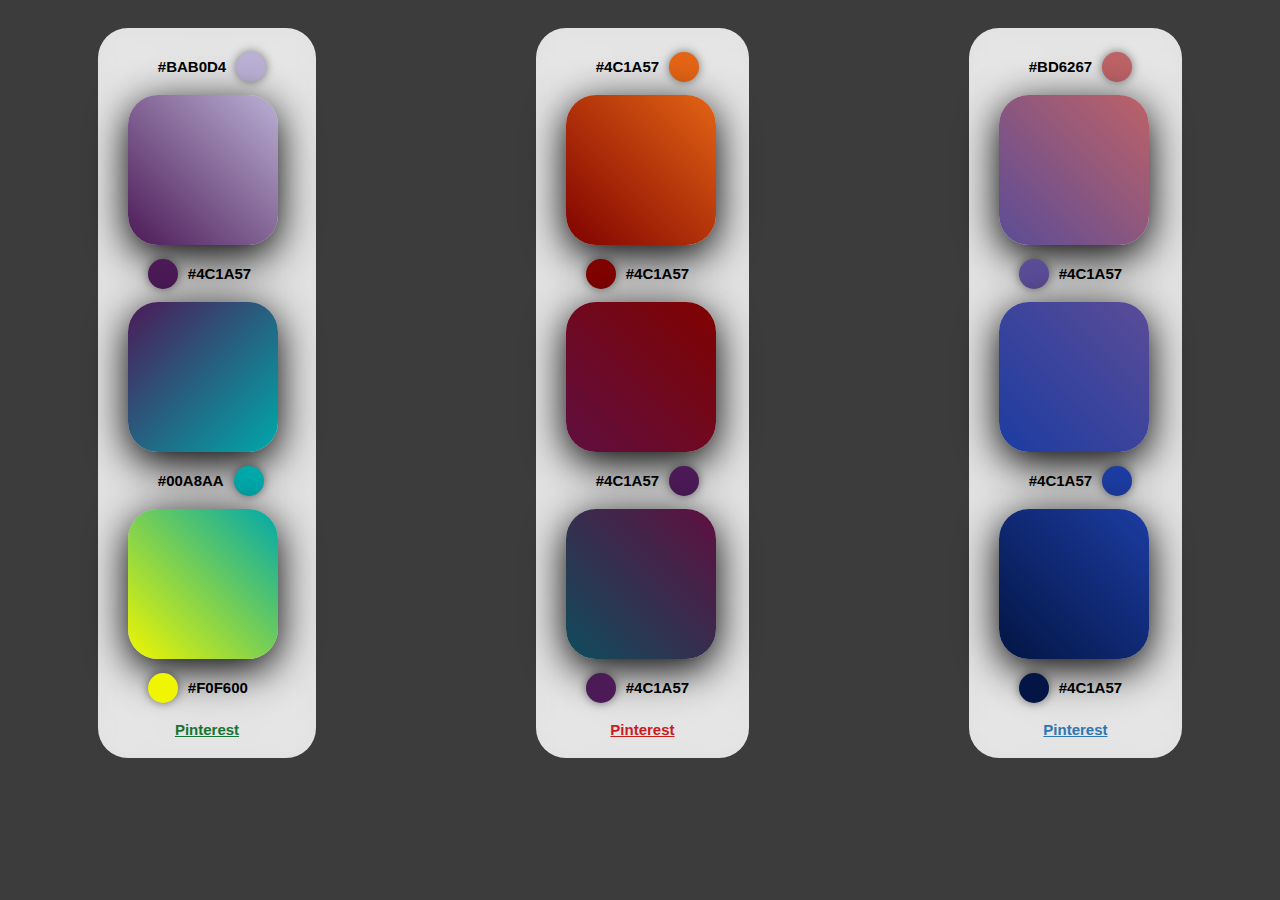
==== colors.html @ dbb0067e "bottom style" ====
<!DOCTYPE html>
<html lang="en">
<head>
    <meta charset="UTF-8">
    <meta name="viewport" content="width=device-width, initial-scale=1.0">
    <link rel="stylesheet" href="styles/style-colors.css">

    <link rel="preconnect" href="https://fonts.googleapis.com">
    <link rel="preconnect" href="https://fonts.gstatic.com" crossorigin>
    <link
        href="https://fonts.googleapis.com/css2?family=Mulish:ital,wght@0,200..1000;1,200..1000&family=Nanum+Gothic&display=swap"
        rel="stylesheet">
    
        <title>Cringe</title>
</head>
<body style="background-color: #3c3c3c">
    
    <div class="divs">
        <div class="stack">
            <div class="color">
                <p>#BAB0D4</p>
                <span style="background-color: #bab0d4"></span>
            </div>

            <div class="block-1 border size shadow"></div>
            <div class="color">
                <span style="background-color: #4c1a57"></span>
                <p>#4C1A57</p>
            </div>

            <div class="block-2 border size shadow"></div>
            <div class="color">
                <p>#00A8AA</p>
                <span style="background-color: #00A8AA"></span>
            </div>

            <div class="block-3 border size shadow"></div>
            <div class="color">
                <span style="background-color: #F0F600"></span>
                <p>#F0F600</p>
            </div>
            <div class="link">
                <a href="https://ru.pinterest.com/pin/492649951430524/" style="color: rgb(22, 116, 53)">
                    <p class="color" style="margin-top: 0px; padding-top: 5px;">Pinterest</p>
                </a>
            </div>
        </div>



        <div class="stack">
            <div class="color">
                <p>#4C1A57</p>
                <span style="background-color: #E36414"></span>
            </div>

            <div class="block-1 border size shadow"
            style="background-image: linear-gradient(to bottom left, #E36414, #800200)"></div>
            <div class="color">
                <span style="background-color: #800200"></span>
                <p>#4C1A57</p>
            </div>

            <div class="block-2 border size shadow"
            style="background-image: linear-gradient(to bottom left, #800200, #5F0F40)"></div>
            <div class="color">
                <p>#4C1A57</p>
                <span style="background-color: #4c1a57"></span>
            </div>

            <div class="block-3 border size shadow"
            style="background-image: linear-gradient(to bottom left, #5F0F40, #0F4C5C)"></div>
            <div class="color">
                <span style="background-color: #4c1a57"></span>
                <p>#4C1A57</p>
            </div>
            <div class="link">
                <a href="https://ru.pinterest.com/pin/brand-coloring-gradient-inspiration--563018696852977/" style="color: rgb(199, 29, 29)">
                    <p class="color" style="margin-top: 0px; padding-top: 5px;">Pinterest</p>
                </a>
            </div>
        </div>

        <div class="stack">
            <div class="color">
                <p>#BD6267</p>
                <span style="background-color: #BD6267"></span>
            </div>

            <div class="block-1 border size shadow"
            style="background-image: linear-gradient(to bottom left, #BD6267, #5B4C97)"></div>
            <div class="color">
                <span style="background-color: #5B4C97"></span>
                <p>#4C1A57</p>
            </div>

            <div class="block-2 border size shadow"
            style="background-image: linear-gradient(to bottom left, #5B4C97, #1C3CA1)"></div>
            <div class="color">
                <p>#4C1A57</p>
                <span style="background-color: #1C3CA1"></span>
            </div>

            <div class="block-3 border size shadow"
            style="background-image: linear-gradient(to bottom left, #1C3CA1, #031544)"></div>
            <div class="color">
                <span style="background-color: #031544"></span>
                <p>#4C1A57</p>
            </div>
            <div class="link">
                <a href="https://ru.pinterest.com/pin/17662623532166314/" style="color: rgb(45, 119, 180)">
                    <p class="color" style="margin-top: 0px; padding-top: 5px;">Pinterest</p>
                </a>
            </div>
        </div>
    </div>
</body>
</html>
---- styles/style-colors.css ----
.divs {
    display: flex;
    flex-direction: raw;
    gap: 40px;
    justify-content:space-between;
}



.border {
    border-radius: 30px;
}

.shadow {
    box-shadow: 0px 10px 40px 0px;
}

.size {
    width: 150px;
    height: 150px;
}

.color {
    display: flex;
    align-items: center;
    margin: -20px 20px -20px 20px;
}

p {
    justify-content: center;
    font-family: "Montserrat", sans-serif;
    font-weight: 700;
    font-style: normal;
    font-size: 15px;
    margin: 20px 10px 20px 10px;
}

span {
    width: 30px;
    height: 30px;
    /* margin: 5px 10px 10px 0px; */
    border-radius: 20px;
    box-shadow: 0px 0px 10px 0px #00000080;

}






.stack {
    display:flex;
    flex-direction: column;
    /* align-items:center; */
    align-content:center;

    box-shadow: inset 0px 0px 100px 100px #E6E6E6;
    border-radius: 30px;

    margin: 20px auto;
    padding: 30px;
    gap: 20px;
}

.block-1 {
    background-image: linear-gradient(to bottom left, #bab0d4, #4c1a57);
}

.block-2 {
    background-image: linear-gradient(to bottom right, #4c1a57, #00a8aa);
}

.block-3 {
    background-image: linear-gradient(to bottom left, #00a8aa, #f0f600);
}


.link {
    display: flex;
    justify-content: center;
    padding-bottom: 10px;
}

/* .brand-colors {
    display:flex;
    flex-direction: column;
    justify-content:right;

    box-shadow: inset 0px 0px 100px 100px #D2D2D2;
    border-radius: 30px;

    margin: 5%;
    padding: 30px;
    gap: 20px;
} 


}
*/
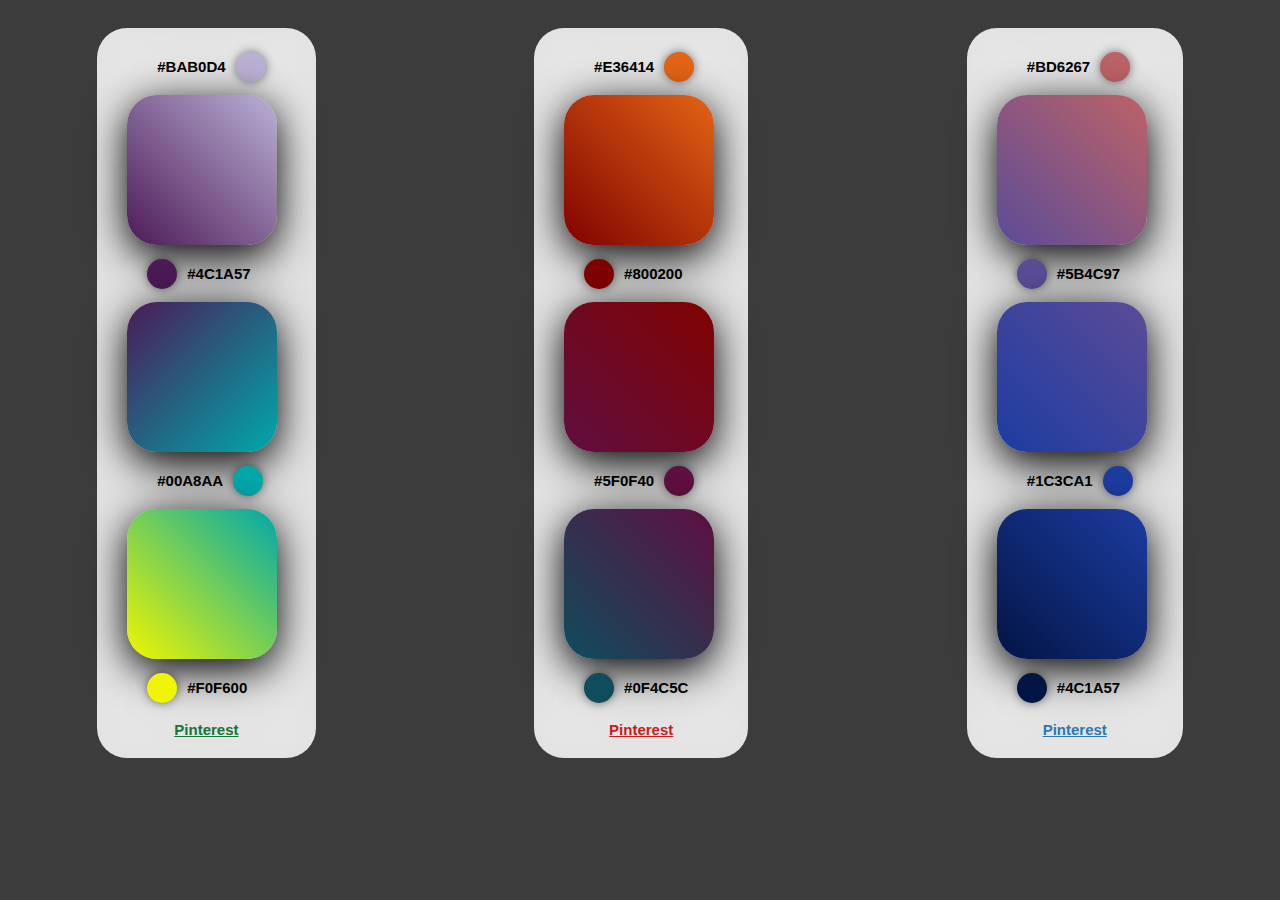
==== commit 6b4b0fb7: "update style" ====
--- a/colors.html
+++ b/colors.html
@@ -50,7 +50,7 @@
 
         <div class="stack">
             <div class="color">
-                <p>#4C1A57</p>
+                <p>#E36414</p>
                 <span style="background-color: #E36414"></span>
             </div>
 
@@ -58,21 +58,21 @@
             style="background-image: linear-gradient(to bottom left, #E36414, #800200)"></div>
             <div class="color">
                 <span style="background-color: #800200"></span>
-                <p>#4C1A57</p>
+                <p>#800200</p>
             </div>
 
             <div class="block-2 border size shadow"
             style="background-image: linear-gradient(to bottom left, #800200, #5F0F40)"></div>
             <div class="color">
-                <p>#4C1A57</p>
-                <span style="background-color: #4c1a57"></span>
+                <p>#5F0F40</p>
+                <span style="background-color: #5F0F40"></span>
             </div>
 
             <div class="block-3 border size shadow"
             style="background-image: linear-gradient(to bottom left, #5F0F40, #0F4C5C)"></div>
             <div class="color">
-                <span style="background-color: #4c1a57"></span>
-                <p>#4C1A57</p>
+                <span style="background-color: #0F4C5C"></span>
+                <p>#0F4C5C</p>
             </div>
             <div class="link">
                 <a href="https://ru.pinterest.com/pin/brand-coloring-gradient-inspiration--563018696852977/" style="color: rgb(199, 29, 29)">
@@ -91,13 +91,13 @@
             style="background-image: linear-gradient(to bottom left, #BD6267, #5B4C97)"></div>
             <div class="color">
                 <span style="background-color: #5B4C97"></span>
-                <p>#4C1A57</p>
+                <p>#5B4C97</p>
             </div>
 
             <div class="block-2 border size shadow"
             style="background-image: linear-gradient(to bottom left, #5B4C97, #1C3CA1)"></div>
             <div class="color">
-                <p>#4C1A57</p>
+                <p>#1C3CA1</p>
                 <span style="background-color: #1C3CA1"></span>
             </div>
 
